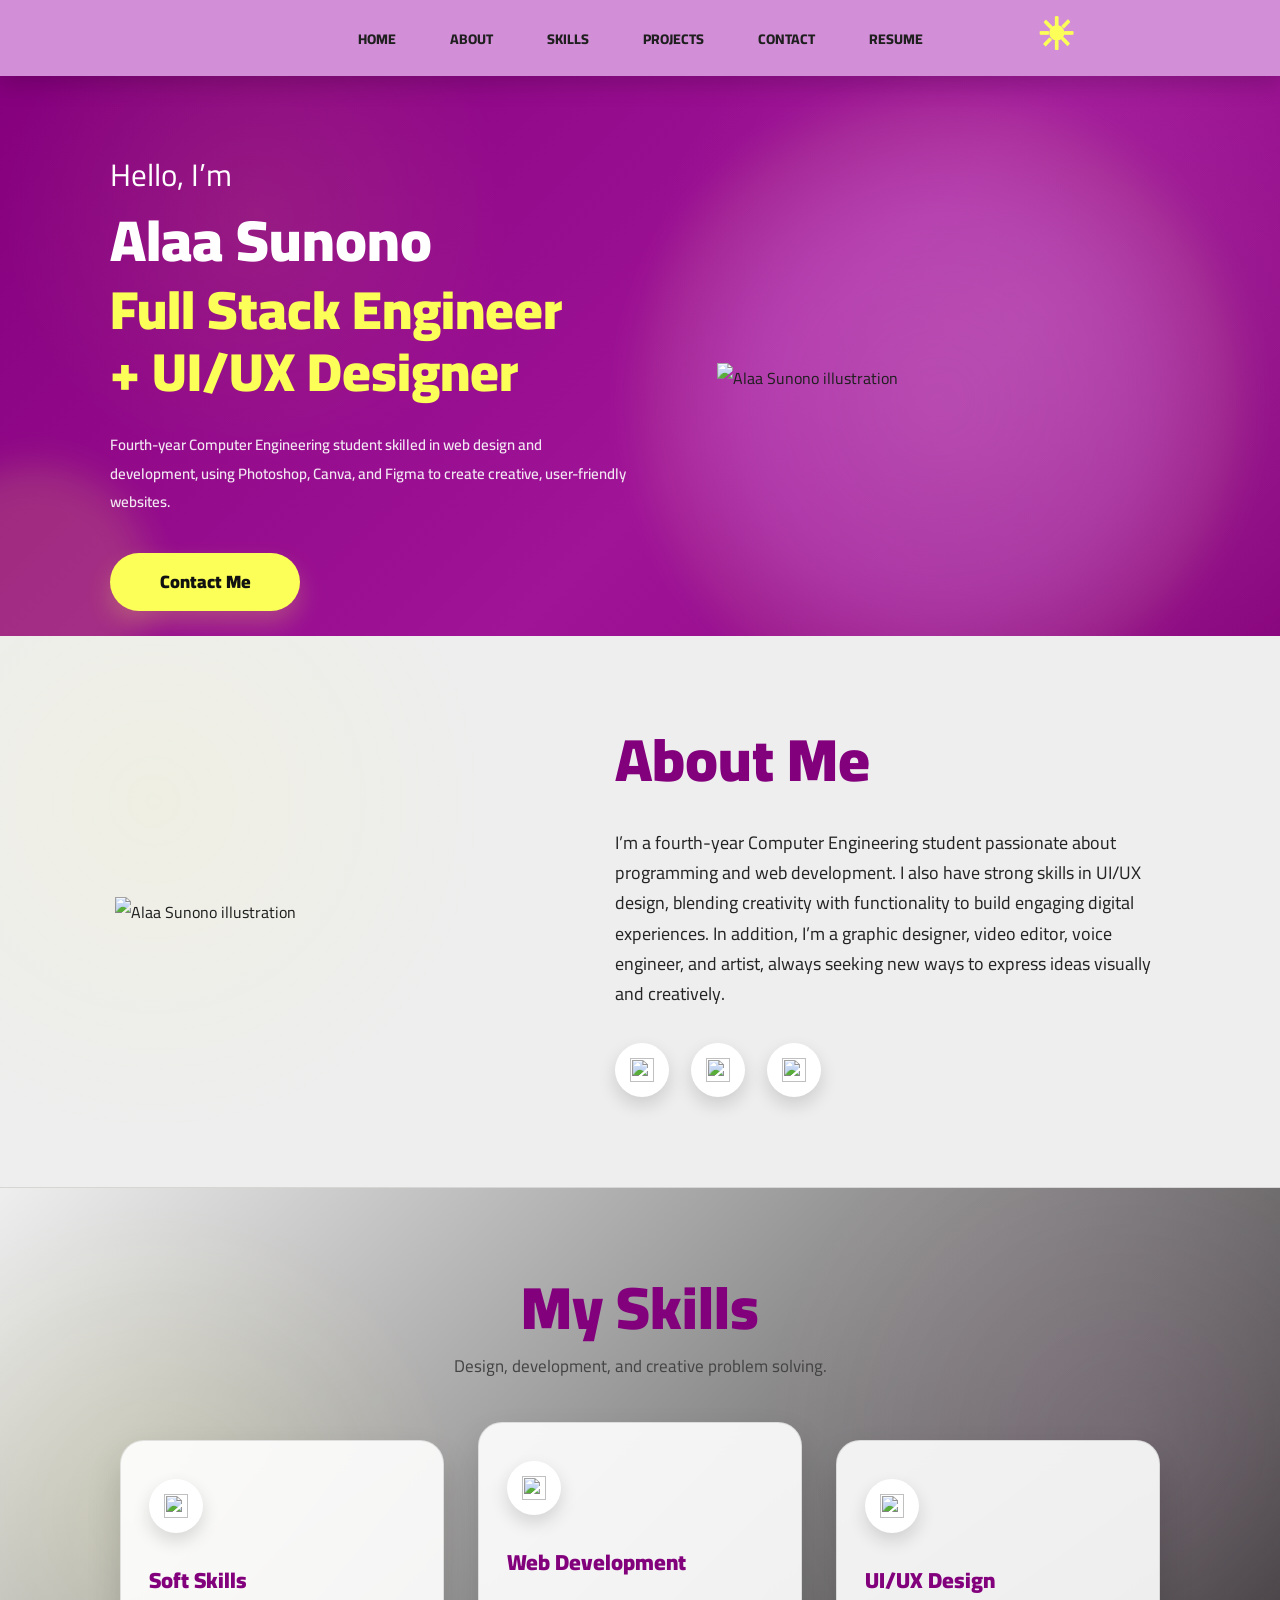
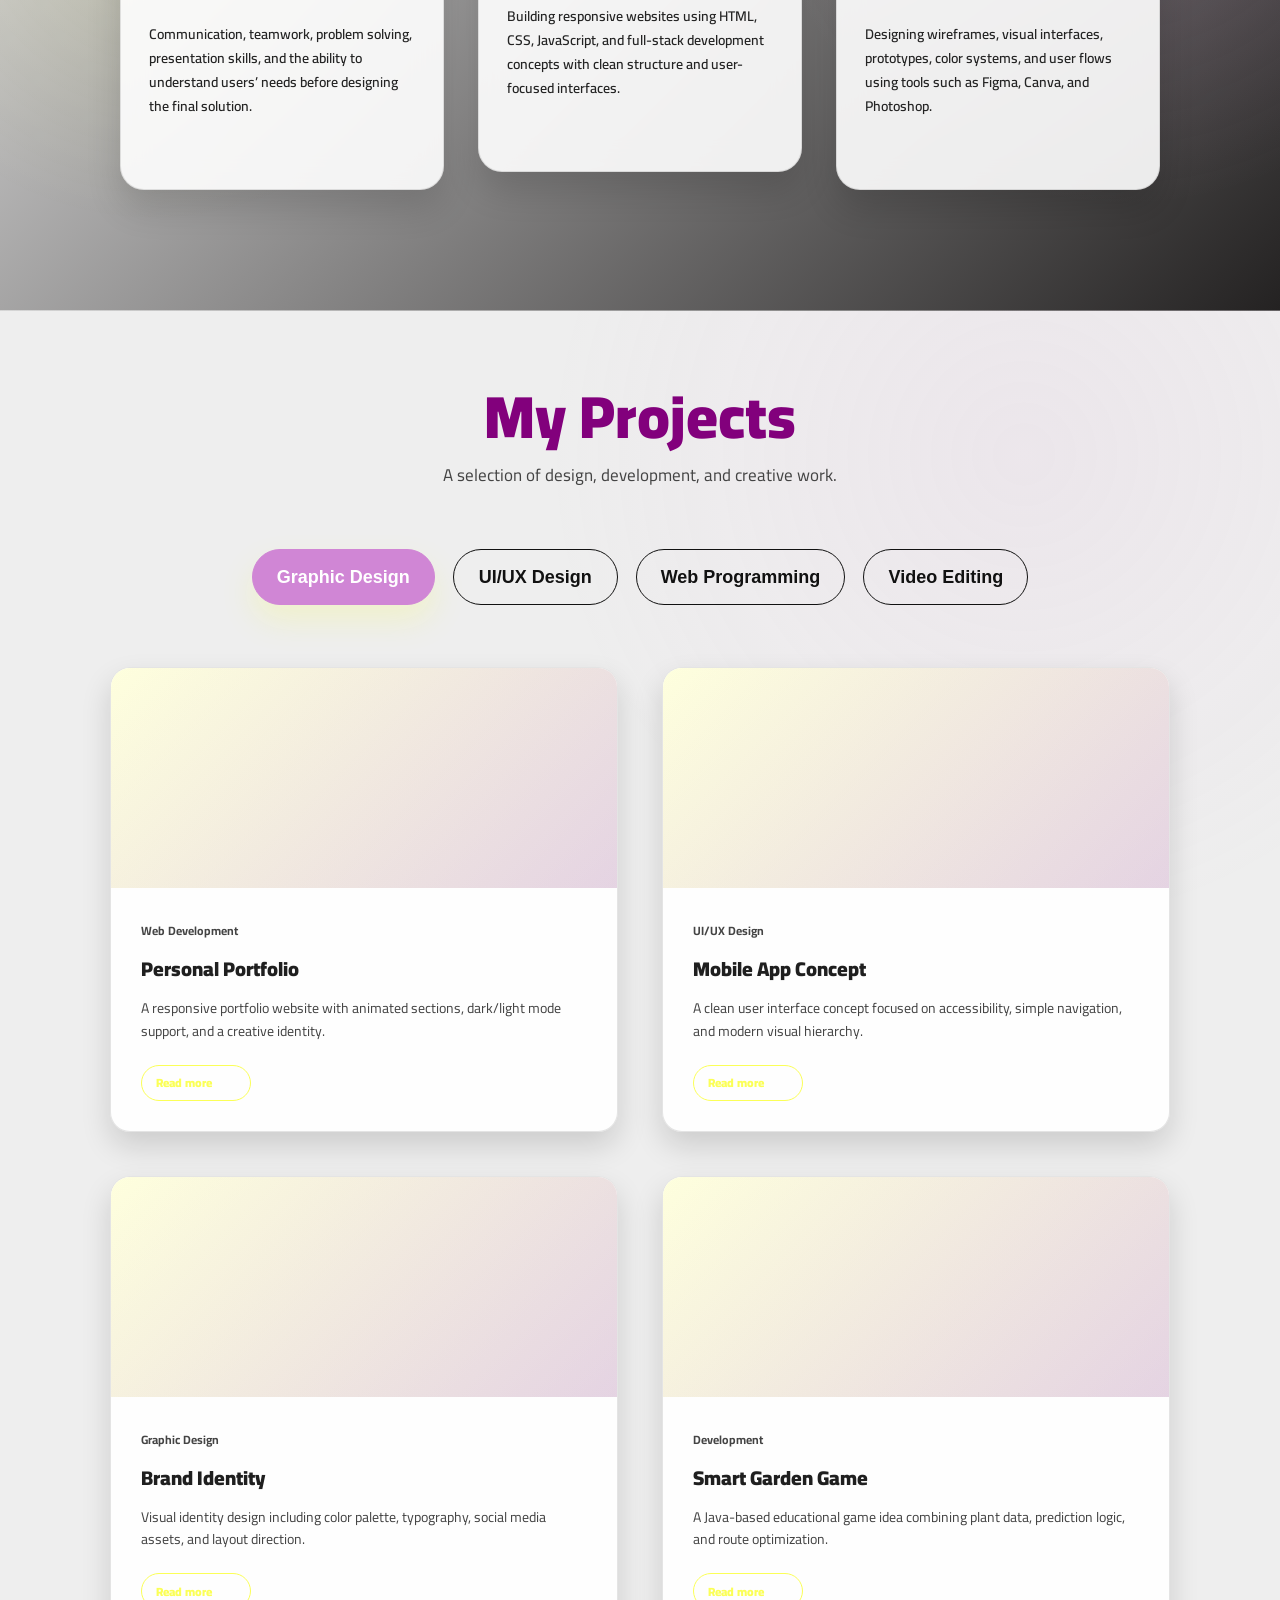
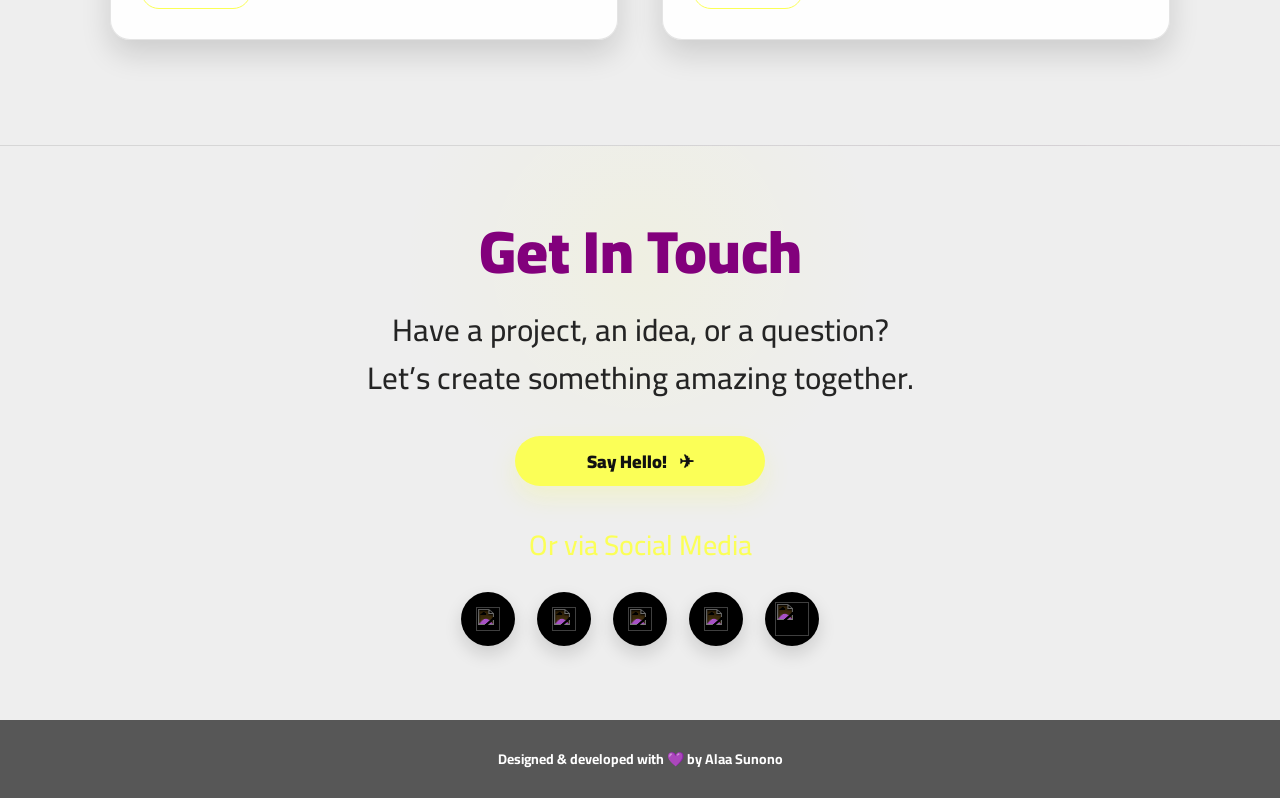
==== index.html @ e25c3169 "Update HTML structure and styles" ====
<!DOCTYPE html>
<html lang="en">
<head>
    <meta charset="UTF-8" />
    <meta name="viewport" content="width=device-width, initial-scale=1.0" />
    <meta name="description" content="Alaa Sunono Portfolio - Full Stack Engineer and UI/UX Designer" />
    <title>Alaa Portfolio</title>

    <link rel="icon" type="image/x-icon" href="me.png" />
    <link rel="stylesheet" href="Style.css" />
</head>

<body>

    <header class="site-header">
        <nav class="navbar" aria-label="Main navigation">
            <ul>
                <li><a href="#home">Home</a></li>
                <li><a href="#about">About</a></li>
                <li><a href="#skills">Skills</a></li>
                <li><a href="#projects">Projects</a></li>
                <li><a href="#contact">Contact</a></li>
                <li><a href="#resume">Resume</a></li>
            </ul>
        </nav>
    </header>

    <main>
<section id="home" class="hero-section section-with-content">
    <canvas id="starsCanvas" aria-hidden="true"></canvas>

    <div class="hero-content">
                <div class="hero-text">
                    <p class="eyebrow">Hello, I’m</p>
                    <h1>Alaa Sunono</h1>
                    <h2>Full Stack Engineer<br />+ UI/UX Designer</h2>
                    <p class="hero-description">
                        Fourth-year Computer Engineering student skilled in web design and development,
                        using Photoshop, Canva, and Figma to create creative, user-friendly websites.
                    </p>
                    <a class="primary-button" href="#contact">Contact Me</a>
                </div>

                <div class="hero-image-wrapper" aria-label="Alaa personal illustration">
                    <img src="mypics/Me1.svg" alt="Alaa Sunono illustration" />
                </div>
            </div>
        </section>

        <section id="about" class="about-section section-with-content reveal-section">
            <div class="about-image">
                <img src="mypics/Me2.svg" alt="Alaa Sunono illustration" />
            </div>

            <div class="about-content">
                <h2>About Me</h2>
                <p>
                    I’m a fourth-year Computer Engineering student passionate about programming and web development.
                    I also have strong skills in UI/UX design, blending creativity with functionality to build engaging
                    digital experiences. In addition, I’m a graphic designer, video editor, voice engineer, and artist,
                    always seeking new ways to express ideas visually and creatively.
                </p>

                <div class="social-media-buttons" aria-label="Social media links">
                    <a class="circle-button" href="#" aria-label="Facebook"><img src="Icons/facebook.svg" alt="" /></a>
                    <a class="circle-button" href="#" aria-label="Instagram"><img src="Icons/instagram.svg" alt="" /></a>
                    <a class="circle-button" href="#" aria-label="LinkedIn"><img src="Icons/linkedin.svg" alt="" /></a>
                </div>
            </div>
        </section>

        <section id="skills" class="skills-section section-with-content reveal-section">
            <div class="section-heading">
                <h2>My Skills</h2>
                <p>Design, development, and creative problem solving.</p>
            </div>

            <div class="skills-grid">
                <article class="skill-card">
                    <div class="circle-button icon-only"><img src="Icons/person.svg" alt="" /></div>
                    <h3>Soft Skills</h3>
                    <p>
                        Communication, teamwork, problem solving, presentation skills, and the ability to understand
                        users’ needs before designing the final solution.
                    </p>
                </article>

                <article class="skill-card featured-card">
                    <div class="circle-button icon-only"><img src="Icons/coding.svg" alt="" /></div>
                    <h3>Web Development</h3>
                    <p>
                        Building responsive websites using HTML, CSS, JavaScript, and full-stack development concepts
                        with clean structure and user-focused interfaces.
                    </p>
                </article>

                <article class="skill-card">
                    <div class="circle-button icon-only"><img src="Icons/Design.svg" alt="" /></div>
                    <h3>UI/UX Design</h3>
                    <p>
                        Designing wireframes, visual interfaces, prototypes, color systems, and user flows using tools
                        such as Figma, Canva, and Photoshop.
                    </p>
                </article>
            </div>
        </section>

        <section id="projects" class="projects-section section-with-content reveal-section">
            <div class="section-heading">
                <h2>My Projects</h2>
                <p>A selection of design, development, and creative work.</p>
            </div>

            <div class="project-filters" aria-label="Project categories">
                <button class="filter-button active" type="button">Graphic Design</button>
                <button class="filter-button" type="button">UI/UX Design</button>
                <button class="filter-button" type="button">Web Programming</button>
                <button class="filter-button" type="button">Video Editing</button>
            </div>

            <div class="projects-grid">
                <article class="project-card">
                    <div class="project-picture"></div>
                    <div class="project-info">
                        <span class="project-category">Web Development</span>
                        <h3>Personal Portfolio</h3>
                        <p>A responsive portfolio website with animated sections, dark/light mode support, and a creative identity.</p>
                        <a class="read-more" href="#">Read more <img src="Icons/arightarrow.svg" alt="" /></a>
                    </div>
                </article>

                <article class="project-card">
                    <div class="project-picture"></div>
                    <div class="project-info">
                        <span class="project-category">UI/UX Design</span>
                        <h3>Mobile App Concept</h3>
                        <p>A clean user interface concept focused on accessibility, simple navigation, and modern visual hierarchy.</p>
                        <a class="read-more" href="#">Read more <img src="Icons/arightarrow.svg" alt="" /></a>
                    </div>
                </article>

                <article class="project-card">
                    <div class="project-picture"></div>
                    <div class="project-info">
                        <span class="project-category">Graphic Design</span>
                        <h3>Brand Identity</h3>
                        <p>Visual identity design including color palette, typography, social media assets, and layout direction.</p>
                        <a class="read-more" href="#">Read more <img src="Icons/arightarrow.svg" alt="" /></a>
                    </div>
                </article>

                <article class="project-card">
                    <div class="project-picture"></div>
                    <div class="project-info">
                        <span class="project-category">Development</span>
                        <h3>Smart Garden Game</h3>
                        <p>A Java-based educational game idea combining plant data, prediction logic, and route optimization.</p>
                        <a class="read-more" href="#">Read more <img src="Icons/arightarrow.svg" alt="" /></a>
                    </div>
                </article>
            </div>
        </section>

        <section id="contact" class="contact-section section-with-content reveal-section">
            <div class="contact-content">
                <h2>Get In Touch</h2>
                <p>
                    Have a project, an idea, or a question?<br />
                    Let’s create something amazing together.
                </p>

                <a class="primary-button say-hello" href="mailto:alaa@example.com">
                    Say Hello!
                    <span class="plane" aria-hidden="true">✈</span>
                </a>

                <p class="social-title">Or via Social Media</p>

                <div class="social-media-buttons" aria-label="Contact social media links">
                    <a class="circle-button" href="#" aria-label="WhatsApp"><img src="Icons/whatsapp.svg" alt="" /></a>
                    <a class="circle-button" href="#" aria-label="Facebook"><img src="Icons/facebook.svg" alt="" /></a>
                    <a class="circle-button" href="#" aria-label="Instagram"><img src="Icons/instagram.svg" alt="" /></a>
                    <a class="circle-button" href="#" aria-label="LinkedIn"><img src="Icons/linkedin.svg" alt="" /></a>
                    <a class="circle-button github-icon" href="#" aria-label="GitHub"><img src="Icons/github.svg" alt="" /></a>
                </div>
            </div>
        </section>
    </main>

    <footer id="resume">
        <p>Designed &amp; developed with 💜 by Alaa Sunono</p>
    </footer>

    <script src="script.js"></script>
</body>
</html>
---- Style.css ----
@import url('https://fonts.googleapis.com/css2?family=Cairo:wght@300;400;600;700;800;900&display=swap');

* {
    margin: 0;
    padding: 0;
    box-sizing: border-box;
}

:root {
    --purple: #82007c;
    --purple-2: #a01498;
    --purple-soft: #d99bd2;
    --yellow: #fbff57;
    --page-bg: #2b2929;
    --section-bg: #2b2929;
    --card-bg: rgba(74, 74, 74, 0.86);
    --text-main: #ffffff;
    --text-body: #f2f2f2;
    --text-soft: #d8d8d8;
    --title-color: #ffffff;
    --border: rgba(255, 255, 255, 0.14);
    --shadow: rgba(0, 0, 0, 0.28);
    --glass: rgba(255, 255, 255, 0.06);
    --icon-bg: #ffffff;
    --footer-bg: #060606;
    --footer-text: #ffffff;
    color-scheme: dark;
}

@media (prefers-color-scheme: light) {
    :root {
        --purple: #d086d5;
        --purple-2: #df9de3;
        --purple-soft: #82007c;
        --page-bg: #eeeeee;
        --section-bg: #eeeeee;
        --card-bg: rgba(255, 255, 255, 0.9);
        --text-main: #1f1f1f;
        --text-body: #242424;
        --text-soft: #444444;
        --title-color: #82007c;
        --border: rgba(0, 0, 0, 0.1);
        --shadow: rgba(0, 0, 0, 0.14);
        --glass: rgba(255, 255, 255, 0.55);
        --footer-bg: #575757;
        color-scheme: light;
    }
}

html {
    scroll-behavior: smooth;
    scroll-padding-top: 86px;
}

body {
    font-family: 'Cairo', sans-serif;
    background:
        radial-gradient(circle at 8% 20%, rgba(251, 255, 87, 0.06), transparent 26%),
        radial-gradient(circle at 92% 60%, rgba(217, 155, 210, 0.08), transparent 30%),
        var(--page-bg);
    color: var(--text-main);
    overflow-x: hidden;
}

img {
    max-width: 100%;
    display: block;
}

a {
    color: inherit;
    text-decoration: none;
}

button,
a {
    -webkit-tap-highlight-color: transparent;
}

#starsCanvas {
    position: absolute;
    inset: 0;
    width: 100%;
    height: 100%;
    z-index: 1;
    pointer-events: none;
}
.site-header,
.section-with-content,
footer {
    position: relative;
    z-index: 2;
}

/* Header */
.site-header {
    width: 100%;
    min-height: 76px;
    background: rgba(130, 0, 124, 0.9);
    backdrop-filter: blur(14px);
    display: flex;
    align-items: center;
    justify-content: center;
    position: sticky;
    top: 0;
    z-index: 100;
    box-shadow: 0 8px 22px rgba(0, 0, 0, 0.18);
}

.site-header::after {
    content: "☾";
    position: absolute;
    top: 4px;
    right: 16%;
    color: var(--yellow);
    font-size: 62px;
    font-weight: 900;
    line-height: 1;
    animation: moonFloat 3.8s ease-in-out infinite alternate;
}

@media (prefers-color-scheme: light) {
    .site-header {
        background: rgba(208, 134, 213, 0.92);
    }

    .site-header::after {
        content: "☀";
        top: 12px;
        font-size: 44px;
    }
}

.navbar ul {
    list-style: none;
    display: flex;
    align-items: center;
    justify-content: center;
    gap: 54px;
}

.navbar a {
    color: var(--text-main);
    font-size: 14px;
    font-weight: 800;
    text-transform: uppercase;
    position: relative;
    transition: 0.28s ease;
}

.navbar a::after {
    content: "";
    position: absolute;
    left: 50%;
    bottom: -9px;
    width: 0;
    height: 3px;
    border-radius: 10px;
    background: var(--yellow);
    transform: translateX(-50%);
    transition: 0.28s ease;
}

.navbar a:hover,
.navbar a:focus-visible {
    color: var(--yellow);
    outline: none;
}

.navbar a:hover::after,
.navbar a:focus-visible::after {
    width: 100%;
}

/* Hero */
.hero-section {
    min-height: 560px;
    position: relative;
    padding: 70px 110px 0;
    background:
        radial-gradient(circle at 20% 25%, rgba(251, 255, 87, 0.08), transparent 23%),
        radial-gradient(circle at 80% 45%, rgba(217, 155, 210, 0.18), transparent 36%),
        linear-gradient(135deg, #85007d, #a01498 58%, #8a087f);
    overflow: hidden;
}
.hero-section::before {
    content: "";
    position: absolute;
    width: 610px;
    height: 610px;
    right: 35px;
    top: 20px;
    border-radius: 50%;
    background:
        radial-gradient(circle, rgba(230, 162, 227, 0.9) 0%, rgba(230, 162, 227, 0.72) 45%, rgba(251, 255, 87, 0.16) 72%, transparent 100%);
    filter: blur(18px);
    animation: bgMove 9s ease-in-out infinite alternate;
    z-index: 0;
    opacity: 0.35;
}

.hero-section::after {
    content: "";
    position: absolute;
    width: 230px;
    height: 230px;
    left: -80px;
    bottom: -60px;
    border-radius: 50%;
    background: rgba(251, 255, 87, 0.14);
    filter: blur(18px);
    animation: bgMove 7s ease-in-out infinite alternate-reverse;
    z-index: 0;
}

.hero-content {
    position: relative;
    z-index: 3;
    display: grid;
    grid-template-columns: minmax(300px, 540px) 1fr;
    align-items: center;
    gap: 45px;
    max-width: 1180px;
    margin: 0 auto;
}

.hero-text {
    animation: fadeLeft 0.9s ease both;
}

.eyebrow {
    font-size: 31px;
    font-weight: 400;
    margin-bottom: 6px;
    color: #ffffff;
}

.hero-text h1 {
    font-size: clamp(42px, 5vw, 58px);
    font-weight: 900;
    line-height: 1.05;
    color: #ffffff;
}

.hero-text h2 {
    font-size: clamp(36px, 5vw, 54px);
    line-height: 1.15;
    font-weight: 900;
    color: var(--yellow);
    margin: 8px 0 28px;
}

.hero-description {
    max-width: 520px;
    font-size: 15px;
    line-height: 1.9;
    font-weight: 600;
    color: #f2e7f2;
    margin-bottom: 36px;
}

.hero-image-wrapper {
    display: flex;
    justify-content: center;
    align-items: flex-end;
    animation: fadeRight 1s ease both;
}

.hero-image-wrapper img {
    width: min(100%, 690px);
    transform: translateX(22px);
    align-self: flex-end;
}
/* Shared */
.section-heading {
    text-align: center;
    margin-bottom: 58px;
}

.section-heading h2,
.about-content h2,
.contact-content h2 {
    font-size: clamp(40px, 5vw, 60px);
    line-height: 1.1;
    font-weight: 900;
    color: var(--title-color);
}

.section-heading p {
    color: var(--text-soft);
    margin-top: 10px;
    font-size: 17px;
}

.primary-button {
    border: none;
    background: var(--yellow);
    color: #111111;
    min-width: 190px;
    height: 58px;
    border-radius: 35px;
    padding: 0 30px;
    display: inline-flex;
    justify-content: center;
    align-items: center;
    font-size: 18px;
    font-weight: 900;
    cursor: pointer;
    transition: 0.28s ease;
    box-shadow: 0 12px 24px rgba(251, 255, 87, 0.22);
}

.primary-button:hover,
.primary-button:focus-visible,
.filter-button:hover,
.read-more:hover,
.circle-button:hover,
.circle-button:focus-visible {
    transform: translateY(-5px);
    outline: none;
}

.primary-button:hover,
.primary-button:focus-visible {
    box-shadow: 0 16px 30px rgba(251, 255, 87, 0.34);
}

.circle-button {
    width: 54px;
    height: 54px;
    border-radius: 50%;
    border: none;
    background: var(--icon-bg);
    display: inline-flex;
    justify-content: center;
    align-items: center;
    cursor: pointer;
    transition: 0.28s ease;
    box-shadow: 0 8px 18px var(--shadow);
}

.circle-button:hover,
.circle-button:focus-visible {
    background: var(--yellow);
    transform: translateY(-6px) scale(1.08);
}

.circle-button img {
    width: 24px;
    height: 24px;
    object-fit: contain;
}

.social-media-buttons {
    display: flex;
    align-items: center;
    gap: 22px;
    flex-wrap: wrap;
}

/* About */
.about-section {
    min-height: 540px;
    padding: 90px 115px;
    background:
        radial-gradient(circle at 12% 30%, rgba(251, 255, 87, 0.07), transparent 28%),
        var(--section-bg);
    border-bottom: 1px solid var(--border);
    display: grid;
    grid-template-columns: 420px minmax(300px, 760px);
    justify-content: center;
    align-items: center;
    gap: 80px;
    overflow: hidden;
}

.about-image img {
    width: 390px;
    animation: floatSoft 3.6s ease-in-out infinite alternate;
}

.about-content h2 {
    margin-bottom: 36px;
}

.about-content p {
    font-size: 18px;
    line-height: 1.68;
    color: var(--text-body);
}

.about-content .social-media-buttons {
    margin-top: 34px;
}

/* Skills */
.skills-section {
    padding: 86px 120px 120px;
    background:
        radial-gradient(circle at 12% 45%, rgba(251, 255, 87, 0.1), transparent 26%),
        radial-gradient(circle at 88% 35%, rgba(217, 155, 210, 0.15), transparent 30%),
        linear-gradient(135deg, var(--section-bg), #242222);
    border-bottom: 1px solid var(--border);
    overflow: hidden;
}

.skills-grid {
    display: grid;
    grid-template-columns: repeat(3, minmax(250px, 1fr));
    gap: 34px;
    max-width: 1050px;
    margin: 0 auto;
}

.skill-card {
    min-height: 350px;
    background: var(--card-bg);
    border-radius: 24px;
    padding: 38px 28px 32px;
    box-shadow: 0 18px 35px var(--shadow);
    border: 1px solid var(--border);
    backdrop-filter: blur(14px);
    transition: 0.35s ease;
    position: relative;
    overflow: hidden;
}

.skill-card::before {
    content: "";
    position: absolute;
    inset: 0;
    background: linear-gradient(135deg, rgba(251, 255, 87, 0.16), rgba(217, 155, 210, 0.12), transparent);
    opacity: 0;
    transition: 0.35s ease;
}

.skill-card:hover {
    transform: translateY(-18px);
    box-shadow: 0 28px 55px rgba(0, 0, 0, 0.42);
    border-color: rgba(251, 255, 87, 0.35);
}

.skill-card:hover::before {
    opacity: 1;
}

.skill-card > * {
    position: relative;
    z-index: 1;
}

.skill-card h3 {
    color: var(--purple-soft);
    font-size: 22px;
    font-weight: 900;
    margin: 26px 0 22px;
}

.skill-card p {
    color: var(--text-body);
    font-size: 14px;
    line-height: 1.7;
    font-weight: 600;
}

.featured-card {
    transform: translateY(-18px);
}

.featured-card:hover {
    transform: translateY(-28px);
}

.icon-only {
    pointer-events: none;
}

/* Projects */
.projects-section {
    padding: 72px 80px 105px;
    background:
        radial-gradient(circle at 80% 10%, rgba(217, 155, 210, 0.09), transparent 29%),
        var(--section-bg);
    border-bottom: 1px solid var(--border);
    overflow: hidden;
}

.project-filters {
    display: flex;
    justify-content: center;
    align-items: center;
    gap: 18px;
    flex-wrap: wrap;
    margin-bottom: 62px;
}

.filter-button {
    min-width: 165px;
    height: 56px;
    padding: 0 24px;
    border-radius: 35px;
    border: 1.5px solid var(--yellow);
    background: transparent;
    color: var(--yellow);
    font-size: 18px;
    font-weight: 900;
    cursor: pointer;
    transition: 0.28s ease;
}

.filter-button.active,
.filter-button:hover {
    background: var(--yellow);
    color: #111111;
    box-shadow: 0 16px 30px rgba(251, 255, 87, 0.22);
}

.projects-grid {
    max-width: 1060px;
    margin: 0 auto;
    display: grid;
    grid-template-columns: repeat(2, minmax(280px, 1fr));
    gap: 44px;
}

.project-card {
    background: var(--card-bg);
    border-radius: 20px;
    overflow: hidden;
    box-shadow: 0 14px 30px var(--shadow);
    border: 1px solid var(--border);
    transition: 0.32s ease;
}

.project-card:hover {
    transform: translateY(-14px);
    box-shadow: 0 26px 50px rgba(0, 0, 0, 0.38);
}

.project-picture {
    width: 100%;
    height: 220px;
    background:
        linear-gradient(135deg, rgba(251, 255, 87, 0.2), rgba(217, 155, 210, 0.28)),
        linear-gradient(135deg, #ffffff, #e9e9e9);
    transition: 0.32s ease;
}

.project-card:hover .project-picture {
    transform: scale(1.035);
}

.project-info {
    padding: 26px 30px 30px;
}

.project-category {
    color: var(--text-soft);
    font-size: 12px;
    font-weight: 700;
    display: inline-block;
    margin-bottom: 8px;
}

.project-info h3 {
    color: var(--text-main);
    font-size: 20px;
    font-weight: 900;
    margin-bottom: 10px;
}

.project-info p {
    color: var(--text-soft);
    font-size: 14px;
    line-height: 1.62;
    margin-bottom: 22px;
}

.read-more {
    min-height: 36px;
    padding: 0 14px;
    border-radius: 18px;
    background: transparent;
    color: var(--yellow);
    border: 1.5px solid var(--yellow);
    font-size: 12px;
    font-weight: 900;
    display: inline-flex;
    align-items: center;
    gap: 8px;
    transition: 0.28s ease;
}

.read-more:hover {
    background: var(--yellow);
    color: #111111;
}

.read-more img {
    width: 16px;
}

/* Contact */
.contact-section {
    min-height: 540px;
    padding: 72px 20px 74px;
    background:
        radial-gradient(circle at 50% 20%, rgba(251, 255, 87, 0.08), transparent 30%),
        var(--section-bg);
    text-align: center;
    overflow: hidden;
}

.contact-content {
    max-width: 850px;
    margin: 0 auto;
}

.contact-content h2 {
    background: linear-gradient(90deg, #e5a2c9, var(--yellow));
    -webkit-background-clip: text;
    background-clip: text;
    color: transparent;
    margin-bottom: 22px;
}

.contact-content p {
    color: var(--text-body);
    font-size: clamp(22px, 3vw, 31px);
    line-height: 1.55;
    font-weight: 500;
}

.say-hello {
    min-width: 250px;
    height: 50px;
    margin: 34px 0 38px;
    gap: 12px;
    overflow: hidden;
}

.say-hello .plane {
    display: inline-block;
    transform: translateX(0);
}

.say-hello:hover .plane,
.say-hello:focus-visible .plane {
    animation: planeStraight 0.55s ease-in-out;
}

.social-title {
    color: var(--yellow) !important;
    font-size: 28px !important;
    margin-bottom: 24px;
}

.contact-section .social-media-buttons {
    justify-content: center;
}

.github-icon img {
    width: 34px;
    height: 34px;
    filter: invert(1);
}

@media (prefers-color-scheme: light) {
    .contact-content h2 {
        background: none;
        -webkit-background-clip: initial;
        background-clip: initial;
        color: var(--title-color);
    }

    .filter-button {
        border-color: #111111;
        color: #111111;
    }

    .filter-button.active,
    .filter-button:hover {
        background: var(--purple);
        border-color: var(--purple);
        color: #ffffff;
    }

    .contact-section .circle-button {
        background: #000000;
    }

    .contact-section .circle-button img {
        filter: invert(1);
    }
}

/* Footer */
footer {
    min-height: 78px;
    background: var(--footer-bg);
    color: var(--footer-text);
    display: flex;
    align-items: center;
    justify-content: center;
    text-align: center;
    padding: 18px;
    font-size: 14px;
    font-weight: 700;
}

/* Reveal animation */
.reveal-section .reveal-item {
    opacity: 0;
    transform: translateY(55px) scale(0.985);
    transition: opacity 0.85s ease, transform 0.85s cubic-bezier(0.22, 1, 0.36, 1);
}

.reveal-section .reveal-item.show {
    opacity: 1;
    transform: translateY(0) scale(1);
}

/* Keyframes */
@keyframes fadeLeft {
    from { opacity: 0; transform: translateX(-55px); }
    to { opacity: 1; transform: translateX(0); }
}

@keyframes fadeRight {
    from { opacity: 0; transform: translateX(55px); }
    to { opacity: 1; transform: translateX(0); }
}

@keyframes floatSoft {
    from { transform: translateY(0); }
    to { transform: translateY(-14px); }
}

@keyframes bgMove {
    0% { transform: translate(0, 0) scale(1); }
    50% { transform: translate(28px, -22px) scale(1.08); }
    100% { transform: translate(-18px, 16px) scale(0.98); }
}

@keyframes moonFloat {
    from { transform: translateY(0) rotate(-10deg); }
    to { transform: translateY(-6px) rotate(-10deg); }
}

@keyframes planeStraight {
    0% { transform: translateX(0); }
    45% { transform: translateX(28px); }
    100% { transform: translateX(0); }
}

/* Responsive */
@media (max-width: 1200px) {
    .navbar ul {
        gap: 34px;
    }

    .hero-section {
        padding-left: 60px;
        padding-right: 60px;
    }

    .about-section {
        padding-left: 70px;
        padding-right: 70px;
        grid-template-columns: 340px minmax(300px, 1fr);
        gap: 55px;
    }

    .skills-section,
    .projects-section {
        padding-left: 50px;
        padding-right: 50px;
    }
}

@media (max-width: 900px) {
    html {
        scroll-padding-top: 115px;
    }

    .site-header {
        padding: 16px 20px;
    }

    .site-header::after {
        display: none;
    }

    .navbar ul {
        flex-wrap: wrap;
        gap: 16px 24px;
    }

    .navbar a {
        font-size: 13px;
    }

    .hero-section {
        padding: 58px 28px 64px;
        text-align: center;
    }

    .hero-section::before {
        width: 460px;
        height: 460px;
        right: 50%;
        transform: translateX(50%);
        top: 290px;
        filter: blur(28px);
        opacity: 0.75;
    }

    .hero-content {
        grid-template-columns: 1fr;
        gap: 34px;
    }

    .hero-description {
        margin-left: auto;
        margin-right: auto;
    }

    .hero-image-wrapper img {
        width: min(90%, 420px);
        transform: none;
    }

    .about-section {
        grid-template-columns: 1fr;
        text-align: center;
        padding: 60px 28px;
    }

    .about-image img {
        width: min(80%, 320px);
        margin: 0 auto;
    }

    .about-content .social-media-buttons {
        justify-content: center;
    }

    .skills-section,
    .projects-section {
        padding: 62px 24px 80px;
    }

    .skills-grid,
    .projects-grid {
        grid-template-columns: 1fr;
        max-width: 480px;
    }

    .featured-card {
        transform: none;
    }

    .featured-card:hover {
        transform: translateY(-18px);
    }

    .project-filters {
        margin-bottom: 44px;
    }

    .filter-button {
        width: min(100%, 260px);
    }

    .contact-section {
        padding: 62px 20px 70px;
    }
}

@media (max-width: 520px) {
    .hero-text h1 {
        font-size: 40px;
    }

    .hero-text h2 {
        font-size: 32px;
    }

    .eyebrow {
        font-size: 24px;
    }

    .primary-button {
        width: 100%;
        max-width: 260px;
    }

    .project-info {
        padding: 24px 22px 26px;
    }

    .social-media-buttons {
        justify-content: center;
        gap: 16px;
    }
}

@media (prefers-reduced-motion: reduce) {
    *,
    *::before,
    *::after {
        animation-duration: 0.01ms !important;
        animation-iteration-count: 1 !important;
        scroll-behavior: auto !important;
        transition-duration: 0.01ms !important;
    }
}
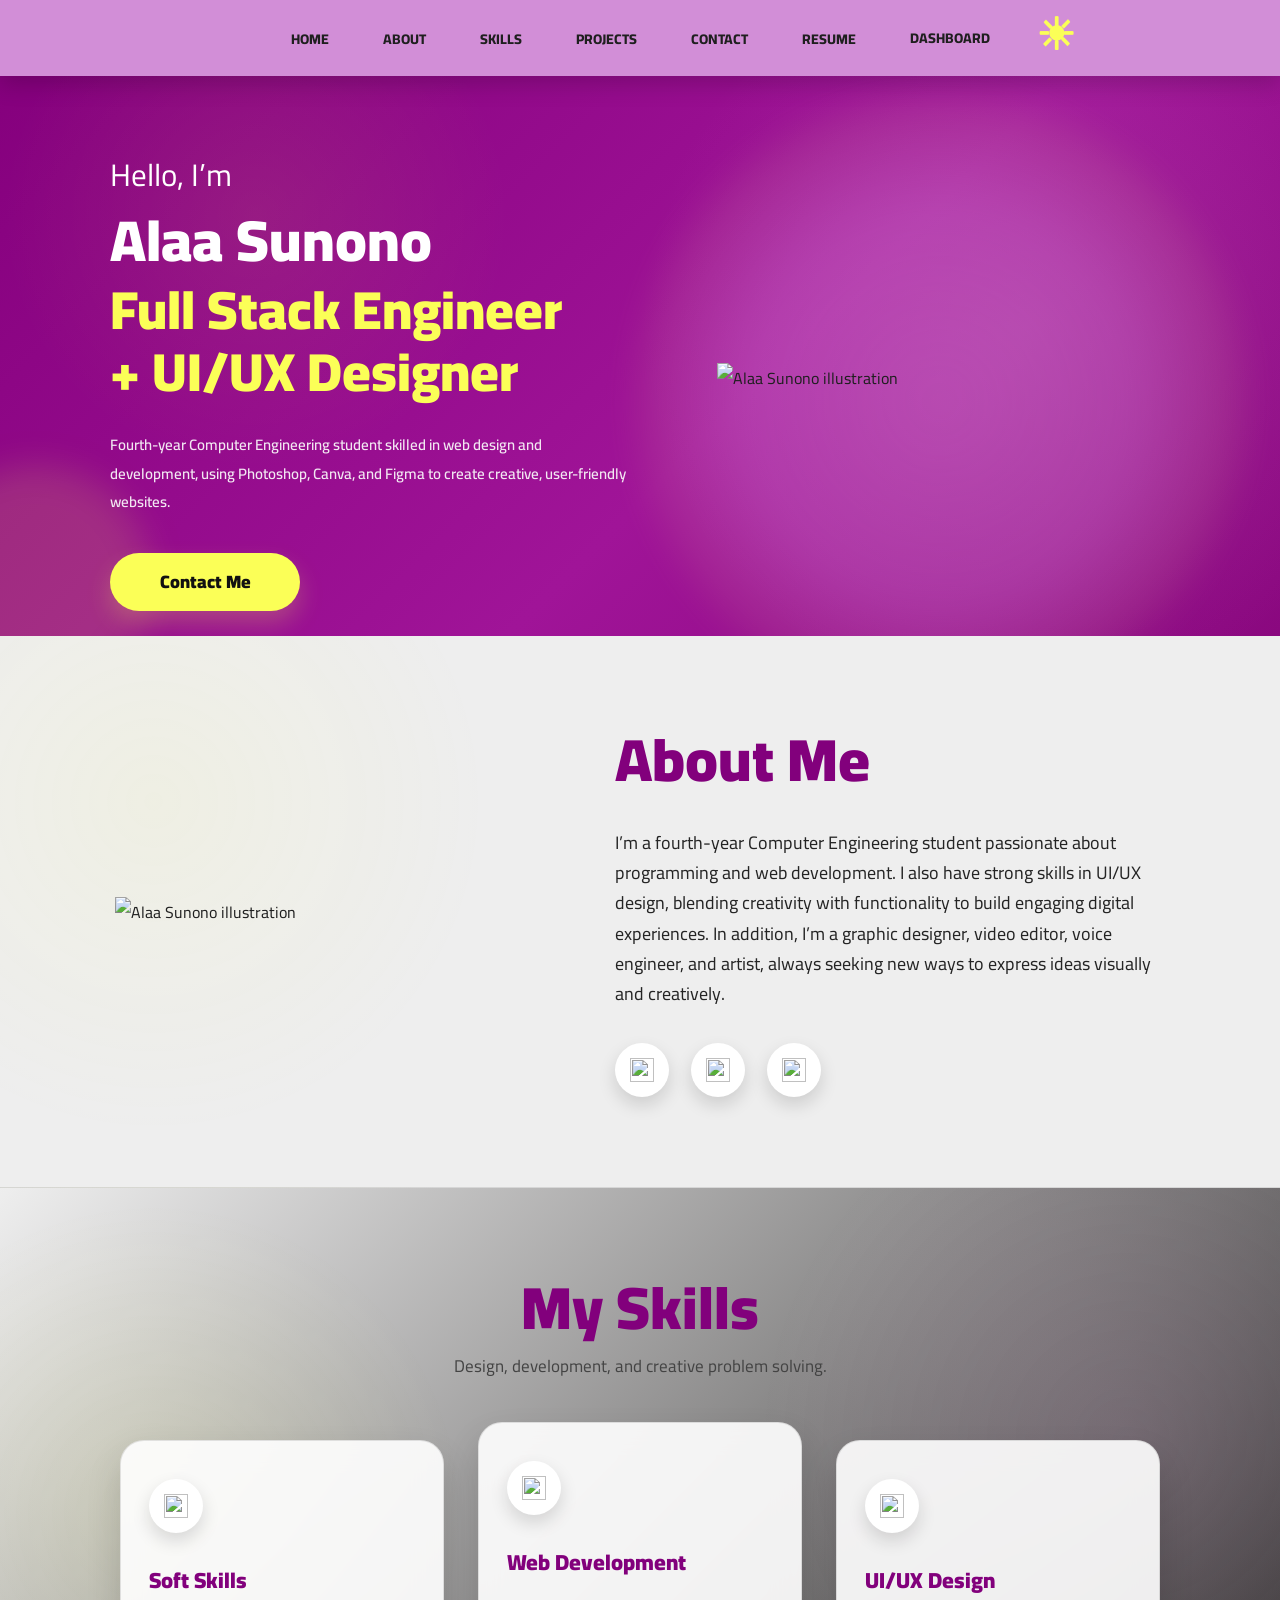
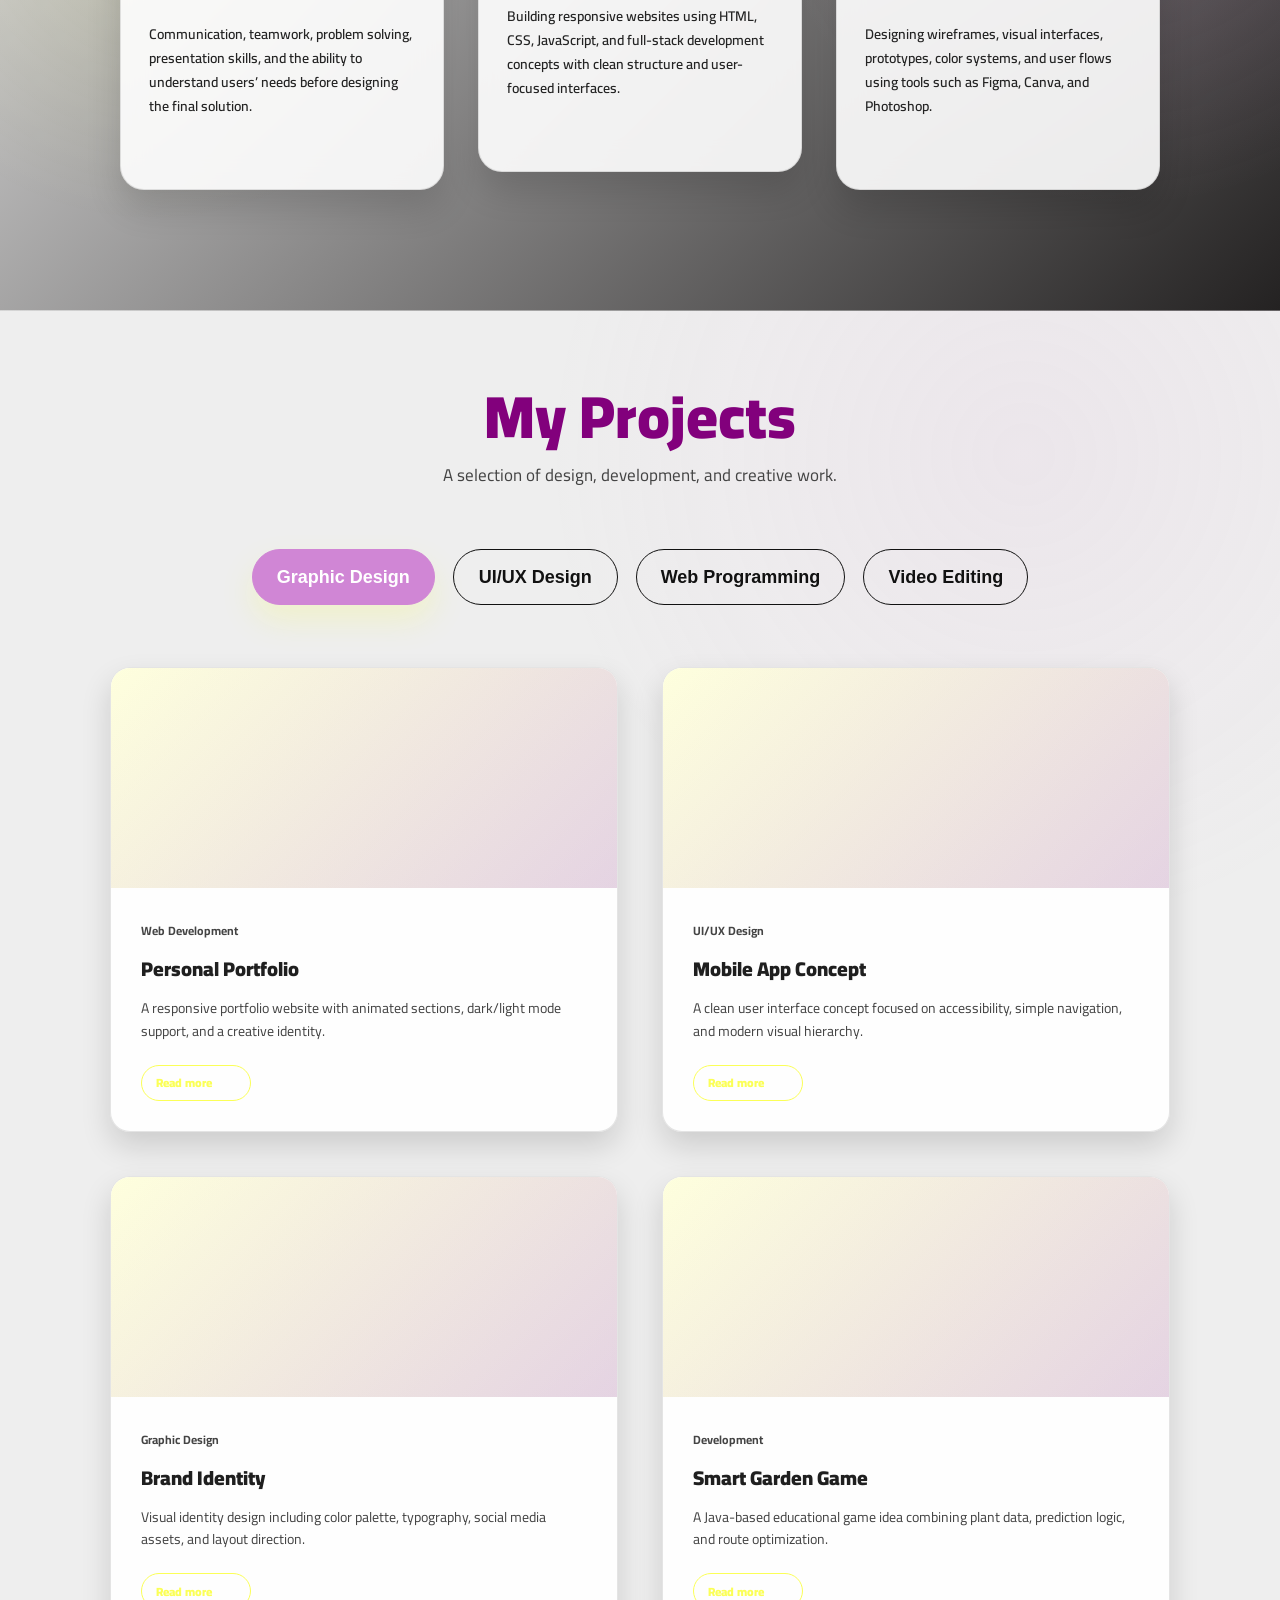
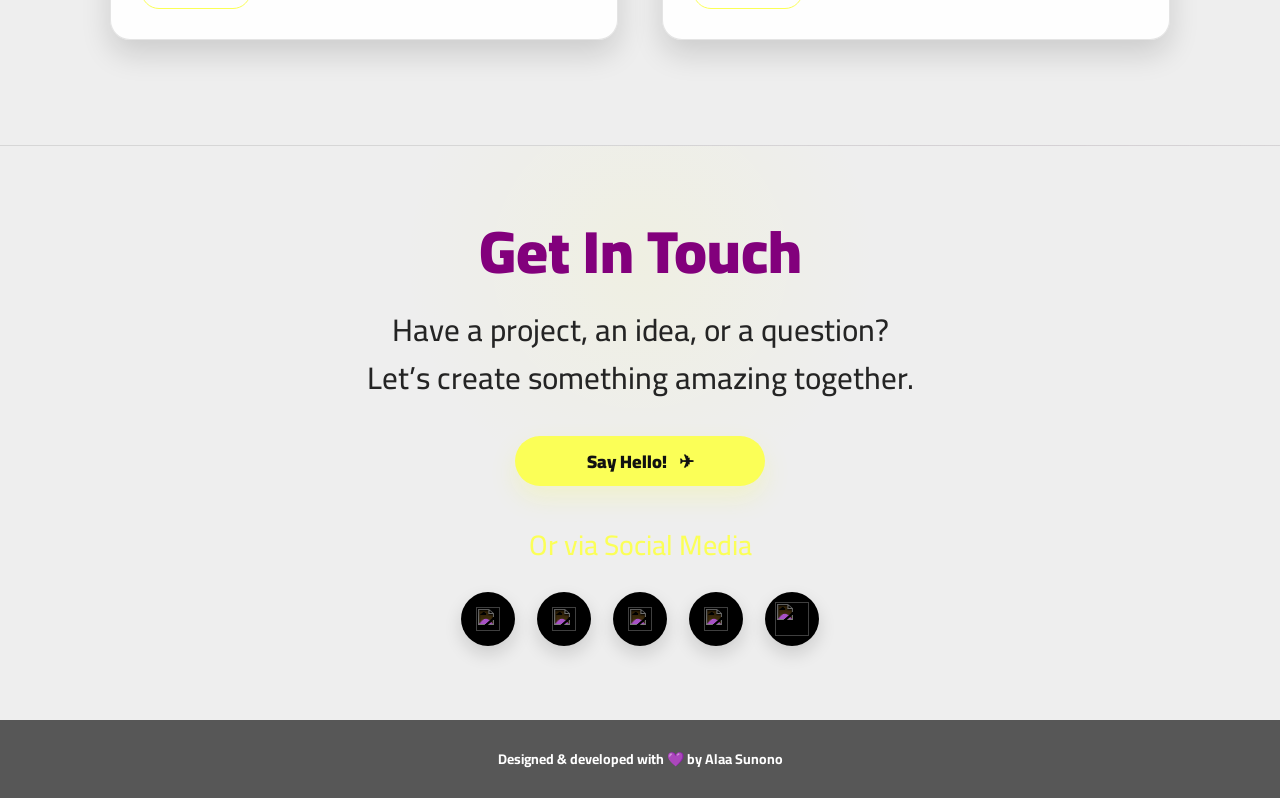
==== commit bd0e47e1: "Move admin link to navbar" ====
--- a/index.html
+++ b/index.html
@@ -21,6 +21,11 @@
                 <li><a href="#projects">Projects</a></li>
                 <li><a href="#contact">Contact</a></li>
                 <li><a href="#resume">Resume</a></li>
+<li id="adminNavItem" style="display: none;">
+    <a href="./dashboard.html">Admin</a>
+</li>
+    <a href="./dashboard.html">Dashboard</a>
+</li>
             </ul>
         </nav>
     </header>
@@ -189,8 +194,8 @@
 
     <footer id="resume">
         <p>Designed &amp; developed with 💜 by Alaa Sunono</p>
+
     </footer>
-
     <script src="script.js"></script>
 </body>
 </html>
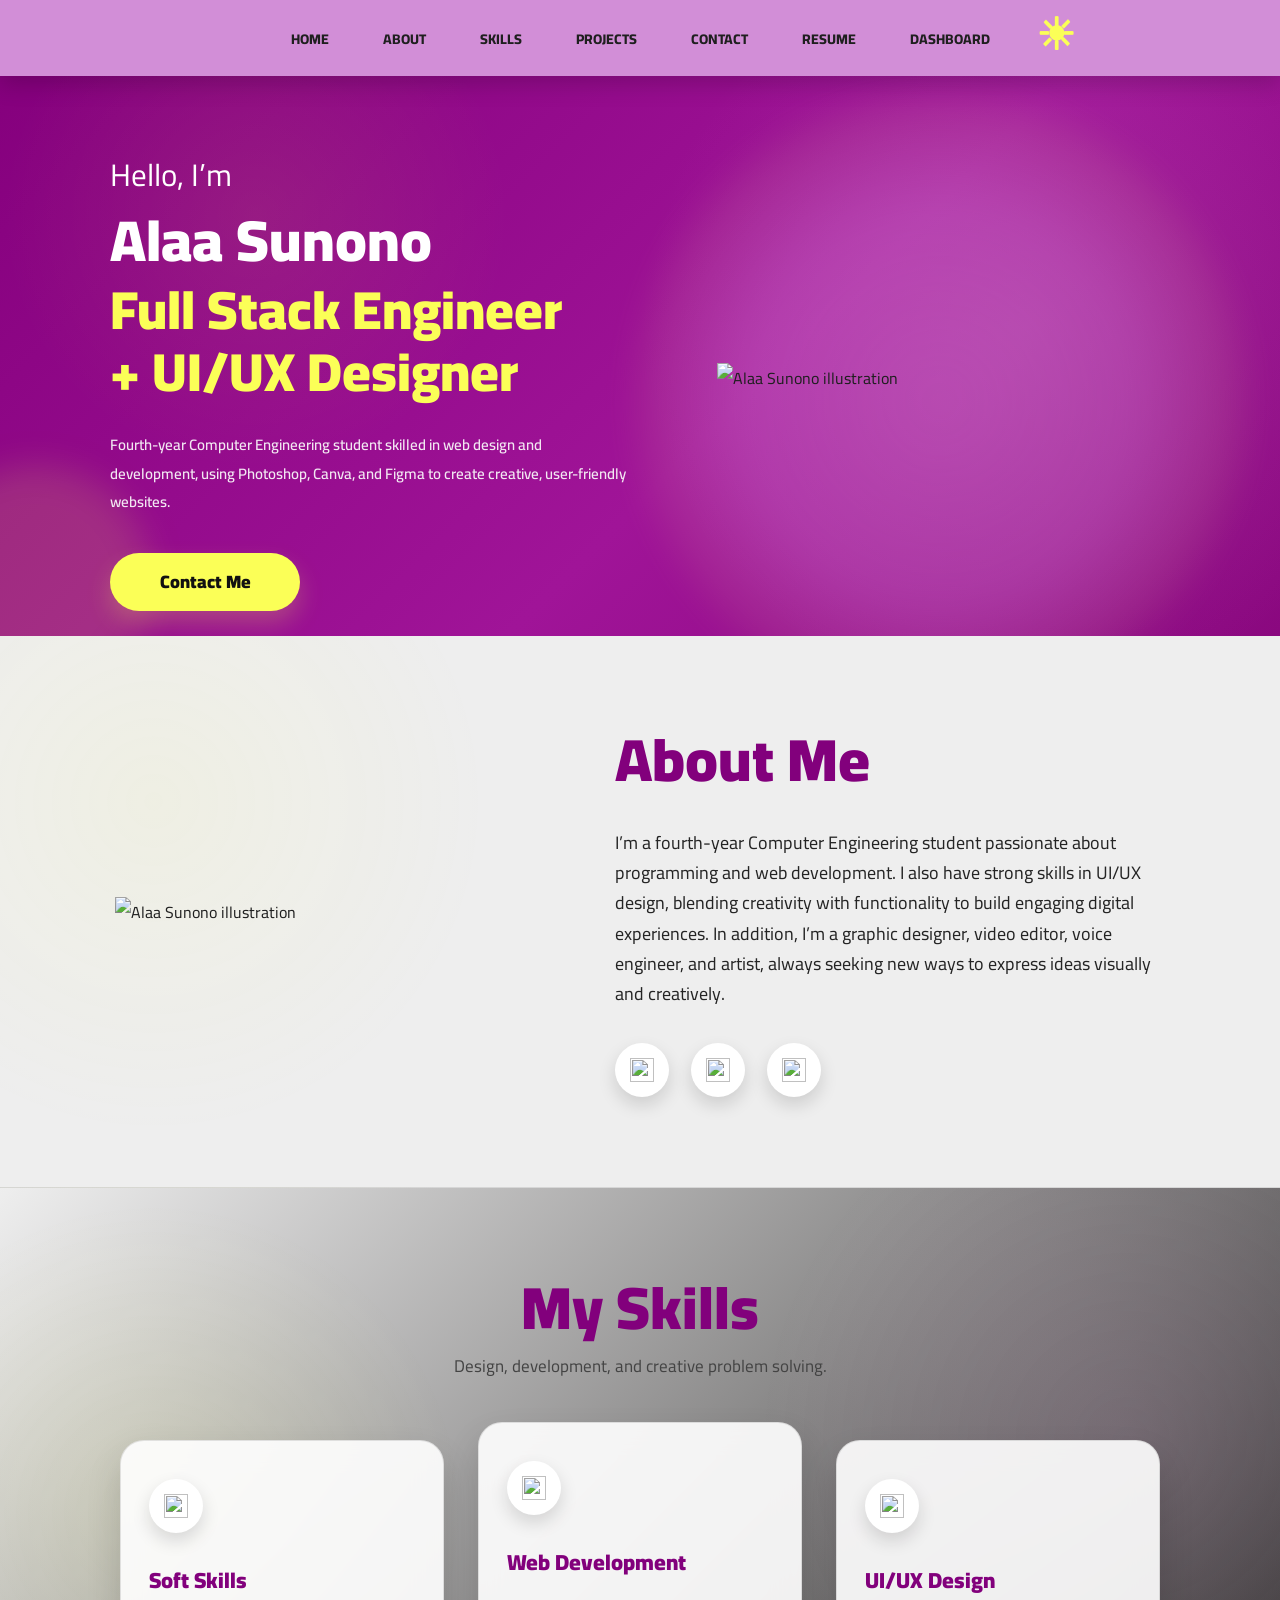
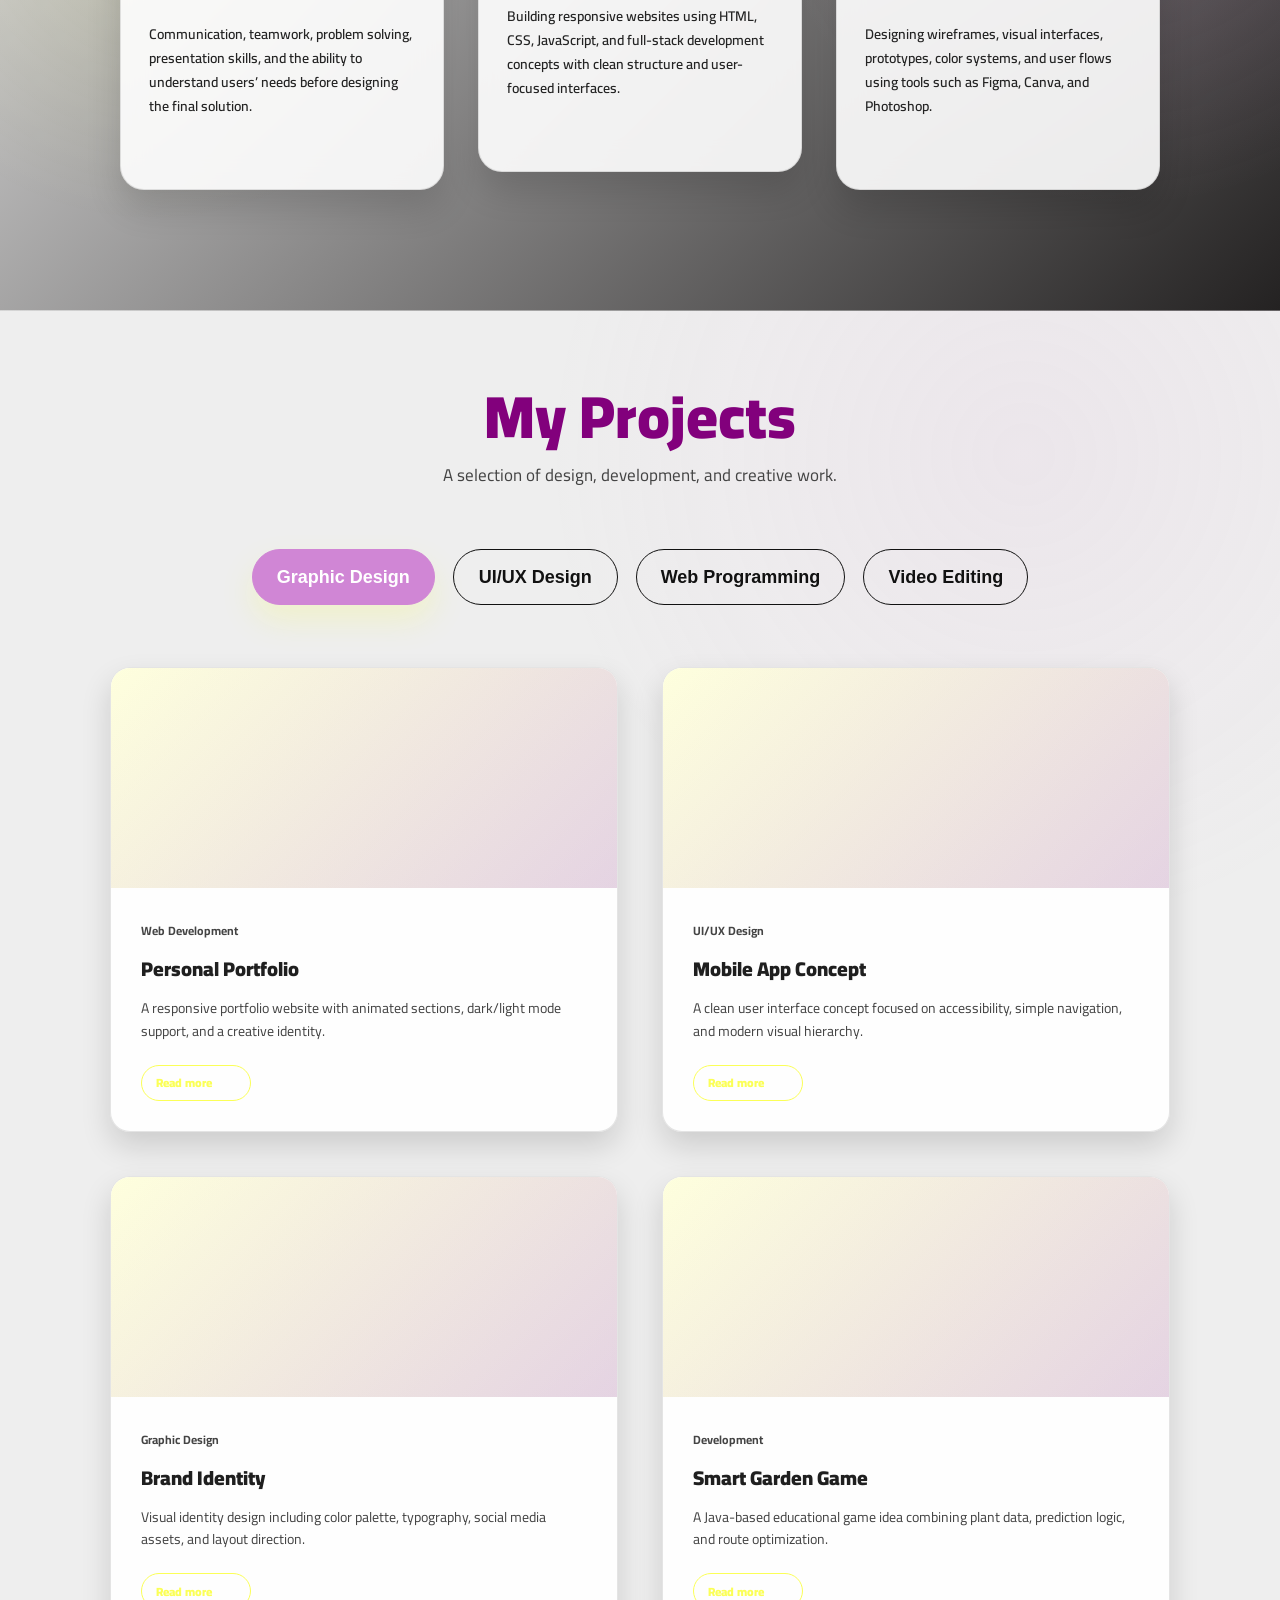
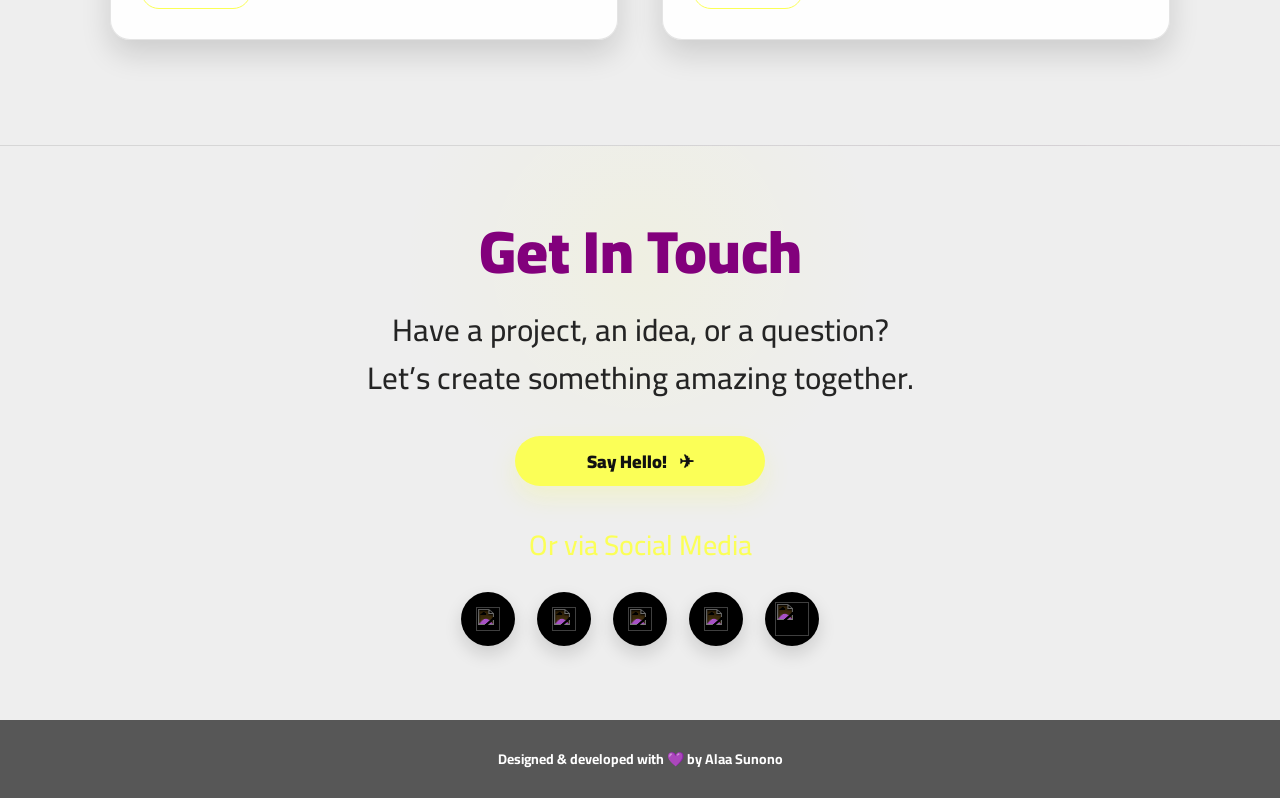
==== commit f94d4203: "build an API in the Server file" ====
--- a/index.html
+++ b/index.html
@@ -3,32 +3,34 @@
 <head>
     <meta charset="UTF-8" />
     <meta name="viewport" content="width=device-width, initial-scale=1.0" />
-    <meta name="description" content="Alaa Sunono Portfolio - Full Stack Engineer and UI/UX Designer" />
-    <title>Alaa Portfolio</title>
-
+    <meta name="description" content="Eng Alaa Sunono Portfolio - Full Stack Engineer and UI/UX Designer" />
+    <title>Eng Alaa Portfolio</title>
     <link rel="icon" type="image/x-icon" href="me.png" />
     <link rel="stylesheet" href="Style.css" />
 </head>
 
 <body>
 
-    <header class="site-header">
-        <nav class="navbar" aria-label="Main navigation">
-            <ul>
-                <li><a href="#home">Home</a></li>
-                <li><a href="#about">About</a></li>
-                <li><a href="#skills">Skills</a></li>
-                <li><a href="#projects">Projects</a></li>
-                <li><a href="#contact">Contact</a></li>
-                <li><a href="#resume">Resume</a></li>
-<li id="adminNavItem" style="display: none;">
-    <a href="./dashboard.html">Admin</a>
-</li>
-    <a href="./dashboard.html">Dashboard</a>
-</li>
-            </ul>
-        </nav>
-    </header>
+<header class="site-header">
+    <nav class="navbar" aria-label="Main navigation">
+        <ul>
+            <li><a href="#home">Home</a></li>
+            <li><a href="#about">About</a></li>
+            <li><a href="#skills">Skills</a></li>
+            <li><a href="#projects">Projects</a></li>
+            <li><a href="#contact">Contact</a></li>
+            <li><a href="#resume">Resume</a></li>
+
+            <li id="adminNavItem" style="display: none;">
+                <a href="./dashboard.html">Admin</a>
+            </li>
+
+            <li>
+                <a href="./dashboard.html">Dashboard</a>
+            </li>
+        </ul>
+    </nav>
+</header>
 
     <main>
 <section id="home" class="hero-section section-with-content">
@@ -174,7 +176,7 @@
                     Let’s create something amazing together.
                 </p>
 
-                <a class="primary-button say-hello" href="mailto:alaa@example.com">
+                <a class="primary-button say-hello" href="mailto:aalah.sunono@gmail.com">
                     Say Hello!
                     <span class="plane" aria-hidden="true">✈</span>
                 </a>
